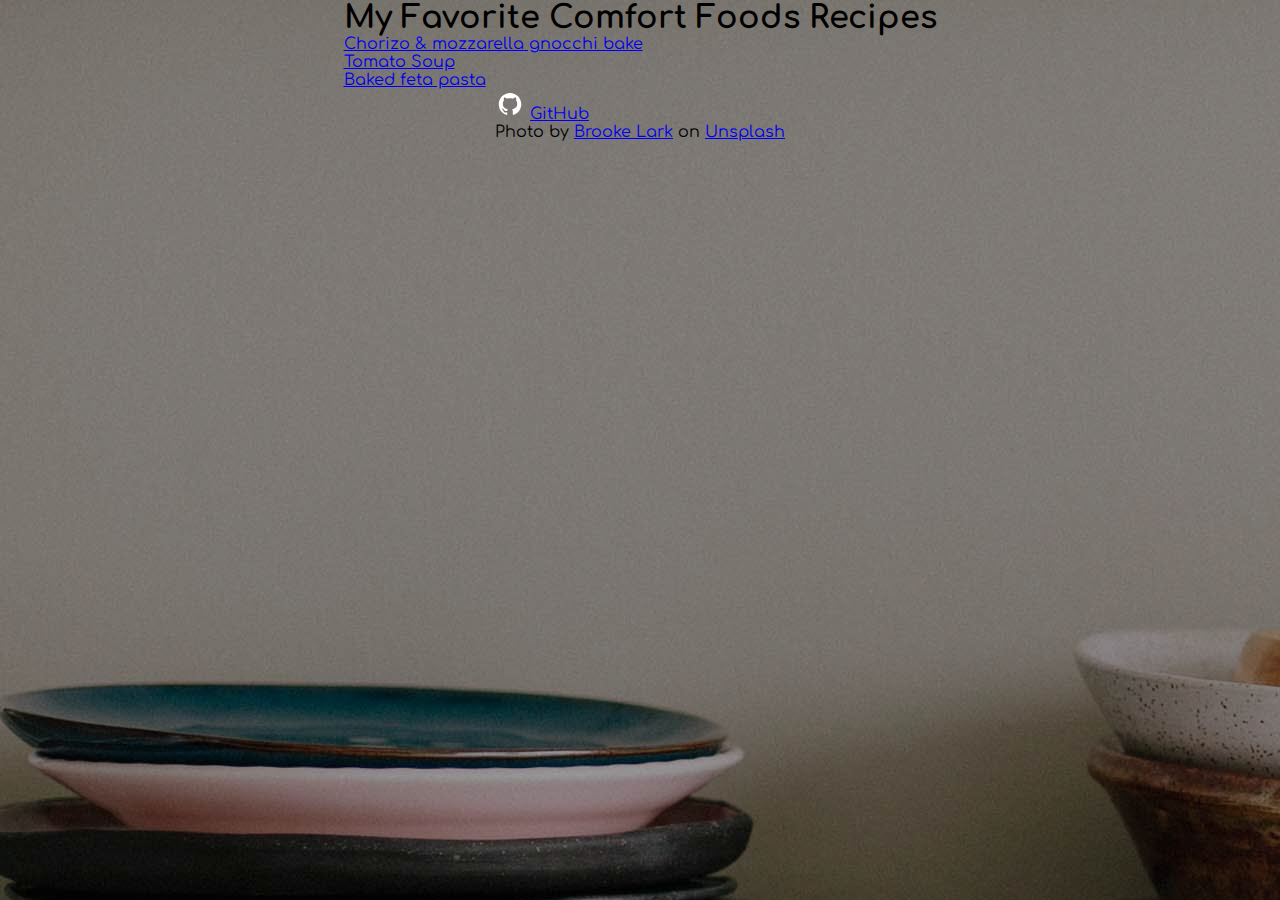
==== index.html @ 3c30fdce "First commit" ====
<!DOCTYPE html>
<html lang="en">

<head>
    <meta charset="UTF-8">
    <meta http-equiv="X-UA-Compatible" content="IE=edge">
    <meta name="viewport" content="width=device-width, initial-scale=1.0">
    <title>Comfort Foods</title>
    <link rel="stylesheet" href="style.css">
    <link rel="preconnect" href="https://fonts.googleapis.com">
    <link rel="preconnect" href="https://fonts.gstatic.com" crossorigin>
    <link href="https://fonts.googleapis.com/css2?family=Comfortaa:wght@300;400;700&display=swap" rel="stylesheet">
</head>

<body>
    <main>
        <div class="container">
            <div class="h1-wrapper">
                <h1>My Favorite Comfort Foods Recipes</h1>
            </div>
            <div class="links-wrapper">
                <div class="link">
                    <a href="recipes/chorizo.html">Chorizo & mozzarella gnocchi bake</a>
                </div>
                <div class="link">
                    <a href="recipes/tomato-soup.html">Tomato Soup</a>
                </div>
                <div class="link">
                    <a href="recipes/feta-pasta.html">Baked feta pasta</a>
                </div>
            </div>
        </div>
    </main>
    <footer>
        <svg height="30px" viewBox="0 0 64 64" version="1.1" xmlns="http://www.w3.org/2000/svg"
            xmlns:xlink="http://www.w3.org/1999/xlink" xml:space="preserve" xmlns:serif="http://www.serif.com/"
            style="fill-rule:evenodd;clip-rule:evenodd;stroke-linejoin:round;stroke-miterlimit:2;"
            fill="#ffffff">
            <g id="SVGRepo_bgCarrier" stroke-width="0"></g>
            <g id="SVGRepo_tracerCarrier" stroke-linecap="round" stroke-linejoin="round"></g>
            <g id="SVGRepo_iconCarrier">
                <rect id="Icons" x="0" y="-192" width="1280" height="800" style="fill:none;"></rect>
                <g id="Icons1" serif:id="Icons">
                    <g id="Strike"> </g>
                    <g id="H1"> </g>
                    <g id="H2"> </g>
                    <g id="H3"> </g>
                    <g id="list-ul"> </g>
                    <g id="hamburger-1"> </g>
                    <g id="hamburger-2"> </g>
                    <g id="list-ol"> </g>
                    <g id="list-task"> </g>
                    <g id="trash"> </g>
                    <g id="vertical-menu"> </g>
                    <g id="horizontal-menu"> </g>
                    <g id="sidebar-2"> </g>
                    <g id="Pen"> </g>
                    <g id="Pen1" serif:id="Pen"> </g>
                    <g id="clock"> </g>
                    <g id="external-link"> </g>
                    <g id="hr"> </g>
                    <g id="info"> </g>
                    <g id="warning"> </g>
                    <g id="plus-circle"> </g>
                    <g id="minus-circle"> </g>
                    <g id="vue"> </g>
                    <g id="cog"> </g>
                    <path id="github"
                        d="M32.029,8.345c-13.27,0 -24.029,10.759 -24.029,24.033c0,10.617 6.885,19.624 16.435,22.803c1.202,0.22 1.64,-0.522 1.64,-1.16c0,-0.569 -0.02,-2.081 -0.032,-4.086c-6.685,1.452 -8.095,-3.222 -8.095,-3.222c-1.093,-2.775 -2.669,-3.514 -2.669,-3.514c-2.182,-1.492 0.165,-1.462 0.165,-1.462c2.412,0.171 3.681,2.477 3.681,2.477c2.144,3.672 5.625,2.611 6.994,1.997c0.219,-1.553 0.838,-2.612 1.526,-3.213c-5.336,-0.606 -10.947,-2.669 -10.947,-11.877c0,-2.623 0.937,-4.769 2.474,-6.449c-0.247,-0.608 -1.072,-3.051 0.235,-6.36c0,0 2.018,-0.646 6.609,2.464c1.917,-0.533 3.973,-0.8 6.016,-0.809c2.041,0.009 4.097,0.276 6.017,0.809c4.588,-3.11 6.602,-2.464 6.602,-2.464c1.311,3.309 0.486,5.752 0.239,6.36c1.54,1.68 2.471,3.826 2.471,6.449c0,9.232 -5.62,11.263 -10.974,11.858c0.864,0.742 1.632,2.208 1.632,4.451c0,3.212 -0.029,5.804 -0.029,6.591c0,0.644 0.432,1.392 1.652,1.157c9.542,-3.185 16.421,-12.186 16.421,-22.8c0,-13.274 -10.76,-24.033 -24.034,-24.033"
                        style="fill:#ffffff;"></path>
                    <g id="logo"> </g>
                    <g id="radio-check"> </g>
                    <g id="eye-slash"> </g>
                    <g id="eye"> </g>
                    <g id="toggle-off"> </g>
                    <g id="shredder"> </g>
                    <g id="spinner--loading--dots-" serif:id="spinner [loading, dots]"> </g>
                    <g id="react"> </g>
                    <g id="check-selected"> </g>
                    <g id="turn-off"> </g>
                    <g id="code-block"> </g>
                    <g id="user"> </g>
                    <g id="coffee-bean"> </g>
                    <g id="coffee-beans">
                        <g id="coffee-bean1" serif:id="coffee-bean"> </g>
                    </g>
                    <g id="coffee-bean-filled"> </g>
                    <g id="coffee-beans-filled">
                        <g id="coffee-bean2" serif:id="coffee-bean"> </g>
                    </g>
                    <g id="clipboard"> </g>
                    <g id="clipboard-paste"> </g>
                    <g id="clipboard-copy"> </g>
                    <g id="Layer1"> </g>
                </g>
            </g>
        </svg>
        <a href="https://github.com/morveine">GitHub</a>
        <p>Photo by <a href="https://unsplash.com/@brookelark?utm_source=unsplash&utm_medium=referral&utm_content=creditCopyText">Brooke Lark</a> on 
                <a href="https://unsplash.com/photos/KyUmKlXrhAM?utm_source=unsplash&utm_medium=referral&utm_content=creditCopyText">Unsplash</a>
        </p>
    </footer>
</body>

</html>
---- style.css ----
/* reset */

* {
    box-sizing: border-box;
    margin: 0;
    padding: 0;
}

/* styling */

body {
    width: 100vw;
    height: 100vh;
    background: linear-gradient(0deg,rgba(0, 0, 0, 0.383), rgba(0, 0, 0, 0.383)), url(img/brooke-lark-KyUmKlXrhAM-unsplash.jpg);
    background-color: rgba(0, 0, 0, 0.383);
    font-family: "Comfortaa", sans-serif;
    display: flex;
    flex-direction: column;
    align-items: center;
}
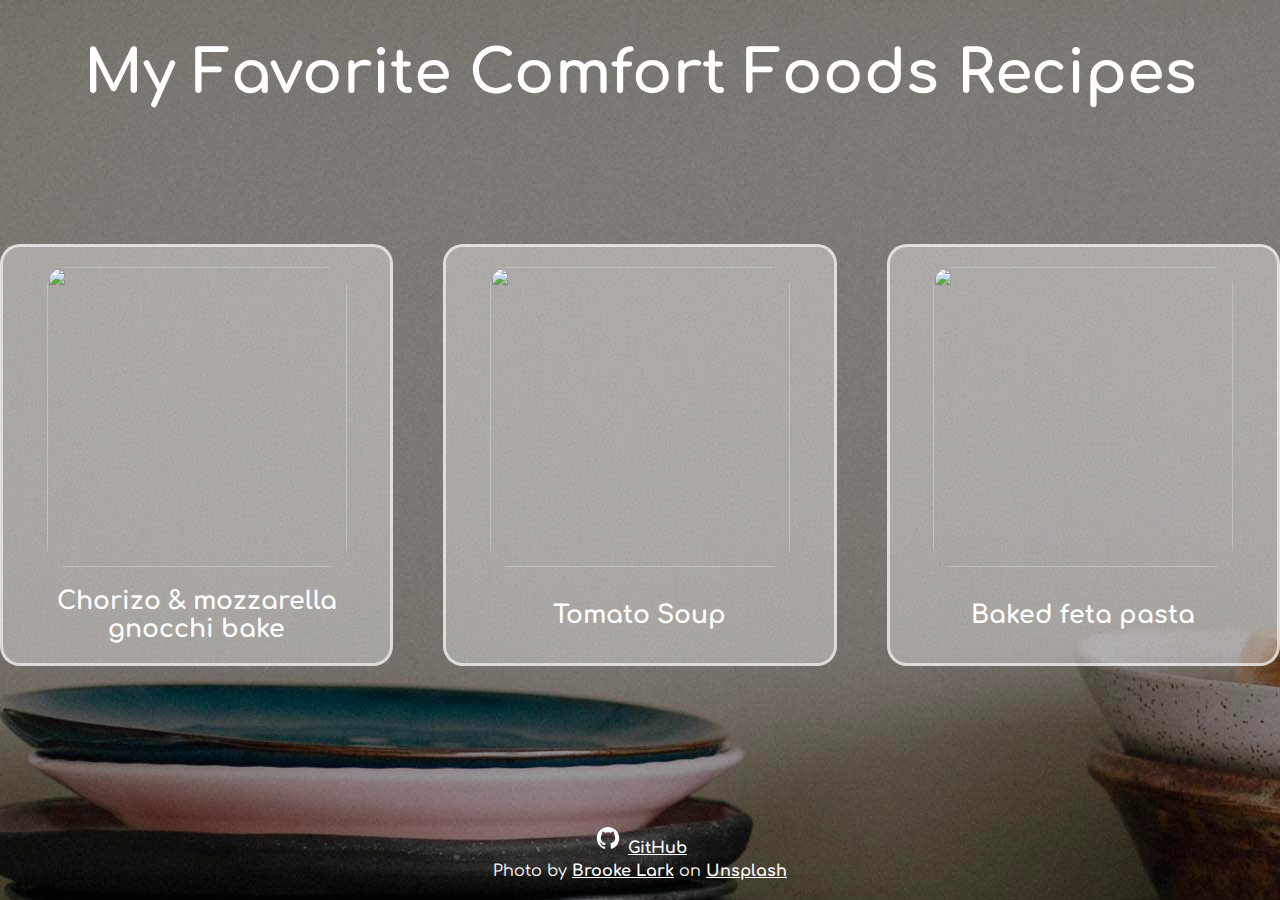
==== commit f642d724: "Finish main page" ====
--- a/index.html
+++ b/index.html
@@ -13,92 +13,107 @@
 </head>
 
 <body>
+
+    <header>
+        <h1>My Favorite Comfort Foods Recipes</h1>
+    </header>
+
     <main>
-        <div class="container">
-            <div class="h1-wrapper">
-                <h1>My Favorite Comfort Foods Recipes</h1>
-            </div>
-            <div class="links-wrapper">
-                <div class="link">
-                    <a href="recipes/chorizo.html">Chorizo & mozzarella gnocchi bake</a>
+        <div class="recipes-wrapper">
+            <a href="recipes/chorizo.html" class="recipe">
+                <img src="img/gnocchi-bake.jpg" alt="">
+                <div class="recipe-link">
+                    <div>Chorizo & mozzarella gnocchi bake</div>
                 </div>
-                <div class="link">
-                    <a href="recipes/tomato-soup.html">Tomato Soup</a>
+            </a>
+            <a href="recipes/tomato-soup.html" class="recipe">
+                <img src="img/tomato-soup.jpg" alt="">
+                <div class="recipe-link">
+                    <div>Tomato Soup</div>
                 </div>
-                <div class="link">
-                    <a href="recipes/feta-pasta.html">Baked feta pasta</a>
+            </a>
+            <a href="recipes/feta-pasta.html" class="recipe">
+                <img src="img/baked-feta-pasta.jpg" alt="">
+                <div class="recipe-link">
+                    <div>Baked feta pasta</div>
                 </div>
-            </div>
+            </a>
         </div>
     </main>
     <footer>
-        <svg height="30px" viewBox="0 0 64 64" version="1.1" xmlns="http://www.w3.org/2000/svg"
-            xmlns:xlink="http://www.w3.org/1999/xlink" xml:space="preserve" xmlns:serif="http://www.serif.com/"
-            style="fill-rule:evenodd;clip-rule:evenodd;stroke-linejoin:round;stroke-miterlimit:2;"
-            fill="#ffffff">
-            <g id="SVGRepo_bgCarrier" stroke-width="0"></g>
-            <g id="SVGRepo_tracerCarrier" stroke-linecap="round" stroke-linejoin="round"></g>
-            <g id="SVGRepo_iconCarrier">
-                <rect id="Icons" x="0" y="-192" width="1280" height="800" style="fill:none;"></rect>
-                <g id="Icons1" serif:id="Icons">
-                    <g id="Strike"> </g>
-                    <g id="H1"> </g>
-                    <g id="H2"> </g>
-                    <g id="H3"> </g>
-                    <g id="list-ul"> </g>
-                    <g id="hamburger-1"> </g>
-                    <g id="hamburger-2"> </g>
-                    <g id="list-ol"> </g>
-                    <g id="list-task"> </g>
-                    <g id="trash"> </g>
-                    <g id="vertical-menu"> </g>
-                    <g id="horizontal-menu"> </g>
-                    <g id="sidebar-2"> </g>
-                    <g id="Pen"> </g>
-                    <g id="Pen1" serif:id="Pen"> </g>
-                    <g id="clock"> </g>
-                    <g id="external-link"> </g>
-                    <g id="hr"> </g>
-                    <g id="info"> </g>
-                    <g id="warning"> </g>
-                    <g id="plus-circle"> </g>
-                    <g id="minus-circle"> </g>
-                    <g id="vue"> </g>
-                    <g id="cog"> </g>
-                    <path id="github"
-                        d="M32.029,8.345c-13.27,0 -24.029,10.759 -24.029,24.033c0,10.617 6.885,19.624 16.435,22.803c1.202,0.22 1.64,-0.522 1.64,-1.16c0,-0.569 -0.02,-2.081 -0.032,-4.086c-6.685,1.452 -8.095,-3.222 -8.095,-3.222c-1.093,-2.775 -2.669,-3.514 -2.669,-3.514c-2.182,-1.492 0.165,-1.462 0.165,-1.462c2.412,0.171 3.681,2.477 3.681,2.477c2.144,3.672 5.625,2.611 6.994,1.997c0.219,-1.553 0.838,-2.612 1.526,-3.213c-5.336,-0.606 -10.947,-2.669 -10.947,-11.877c0,-2.623 0.937,-4.769 2.474,-6.449c-0.247,-0.608 -1.072,-3.051 0.235,-6.36c0,0 2.018,-0.646 6.609,2.464c1.917,-0.533 3.973,-0.8 6.016,-0.809c2.041,0.009 4.097,0.276 6.017,0.809c4.588,-3.11 6.602,-2.464 6.602,-2.464c1.311,3.309 0.486,5.752 0.239,6.36c1.54,1.68 2.471,3.826 2.471,6.449c0,9.232 -5.62,11.263 -10.974,11.858c0.864,0.742 1.632,2.208 1.632,4.451c0,3.212 -0.029,5.804 -0.029,6.591c0,0.644 0.432,1.392 1.652,1.157c9.542,-3.185 16.421,-12.186 16.421,-22.8c0,-13.274 -10.76,-24.033 -24.034,-24.033"
-                        style="fill:#ffffff;"></path>
-                    <g id="logo"> </g>
-                    <g id="radio-check"> </g>
-                    <g id="eye-slash"> </g>
-                    <g id="eye"> </g>
-                    <g id="toggle-off"> </g>
-                    <g id="shredder"> </g>
-                    <g id="spinner--loading--dots-" serif:id="spinner [loading, dots]"> </g>
-                    <g id="react"> </g>
-                    <g id="check-selected"> </g>
-                    <g id="turn-off"> </g>
-                    <g id="code-block"> </g>
-                    <g id="user"> </g>
-                    <g id="coffee-bean"> </g>
-                    <g id="coffee-beans">
-                        <g id="coffee-bean1" serif:id="coffee-bean"> </g>
+        <div class="git-link">
+            <svg height="30px" viewBox="0 0 64 64" version="1.1" xmlns="http://www.w3.org/2000/svg"
+                xmlns:xlink="http://www.w3.org/1999/xlink" xml:space="preserve" xmlns:serif="http://www.serif.com/"
+                style="fill-rule:evenodd;clip-rule:evenodd;stroke-linejoin:round;stroke-miterlimit:2;" fill="#ffffff">
+                <g id="SVGRepo_bgCarrier" stroke-width="0"></g>
+                <g id="SVGRepo_tracerCarrier" stroke-linecap="round" stroke-linejoin="round"></g>
+                <g id="SVGRepo_iconCarrier">
+                    <rect id="Icons" x="0" y="-192" width="1280" height="800" style="fill:none;"></rect>
+                    <g id="Icons1" serif:id="Icons">
+                        <g id="Strike"> </g>
+                        <g id="H1"> </g>
+                        <g id="H2"> </g>
+                        <g id="H3"> </g>
+                        <g id="list-ul"> </g>
+                        <g id="hamburger-1"> </g>
+                        <g id="hamburger-2"> </g>
+                        <g id="list-ol"> </g>
+                        <g id="list-task"> </g>
+                        <g id="trash"> </g>
+                        <g id="vertical-menu"> </g>
+                        <g id="horizontal-menu"> </g>
+                        <g id="sidebar-2"> </g>
+                        <g id="Pen"> </g>
+                        <g id="Pen1" serif:id="Pen"> </g>
+                        <g id="clock"> </g>
+                        <g id="external-link"> </g>
+                        <g id="hr"> </g>
+                        <g id="info"> </g>
+                        <g id="warning"> </g>
+                        <g id="plus-circle"> </g>
+                        <g id="minus-circle"> </g>
+                        <g id="vue"> </g>
+                        <g id="cog"> </g>
+                        <path id="github"
+                            d="M32.029,8.345c-13.27,0 -24.029,10.759 -24.029,24.033c0,10.617 6.885,19.624 16.435,22.803c1.202,0.22 1.64,-0.522 1.64,-1.16c0,-0.569 -0.02,-2.081 -0.032,-4.086c-6.685,1.452 -8.095,-3.222 -8.095,-3.222c-1.093,-2.775 -2.669,-3.514 -2.669,-3.514c-2.182,-1.492 0.165,-1.462 0.165,-1.462c2.412,0.171 3.681,2.477 3.681,2.477c2.144,3.672 5.625,2.611 6.994,1.997c0.219,-1.553 0.838,-2.612 1.526,-3.213c-5.336,-0.606 -10.947,-2.669 -10.947,-11.877c0,-2.623 0.937,-4.769 2.474,-6.449c-0.247,-0.608 -1.072,-3.051 0.235,-6.36c0,0 2.018,-0.646 6.609,2.464c1.917,-0.533 3.973,-0.8 6.016,-0.809c2.041,0.009 4.097,0.276 6.017,0.809c4.588,-3.11 6.602,-2.464 6.602,-2.464c1.311,3.309 0.486,5.752 0.239,6.36c1.54,1.68 2.471,3.826 2.471,6.449c0,9.232 -5.62,11.263 -10.974,11.858c0.864,0.742 1.632,2.208 1.632,4.451c0,3.212 -0.029,5.804 -0.029,6.591c0,0.644 0.432,1.392 1.652,1.157c9.542,-3.185 16.421,-12.186 16.421,-22.8c0,-13.274 -10.76,-24.033 -24.034,-24.033"
+                            style="fill:#ffffff;"></path>
+                        <g id="logo"> </g>
+                        <g id="radio-check"> </g>
+                        <g id="eye-slash"> </g>
+                        <g id="eye"> </g>
+                        <g id="toggle-off"> </g>
+                        <g id="shredder"> </g>
+                        <g id="spinner--loading--dots-" serif:id="spinner [loading, dots]"> </g>
+                        <g id="react"> </g>
+                        <g id="check-selected"> </g>
+                        <g id="turn-off"> </g>
+                        <g id="code-block"> </g>
+                        <g id="user"> </g>
+                        <g id="coffee-bean"> </g>
+                        <g id="coffee-beans">
+                            <g id="coffee-bean1" serif:id="coffee-bean"> </g>
+                        </g>
+                        <g id="coffee-bean-filled"> </g>
+                        <g id="coffee-beans-filled">
+                            <g id="coffee-bean2" serif:id="coffee-bean"> </g>
+                        </g>
+                        <g id="clipboard"> </g>
+                        <g id="clipboard-paste"> </g>
+                        <g id="clipboard-copy"> </g>
+                        <g id="Layer1"> </g>
                     </g>
-                    <g id="coffee-bean-filled"> </g>
-                    <g id="coffee-beans-filled">
-                        <g id="coffee-bean2" serif:id="coffee-bean"> </g>
-                    </g>
-                    <g id="clipboard"> </g>
-                    <g id="clipboard-paste"> </g>
-                    <g id="clipboard-copy"> </g>
-                    <g id="Layer1"> </g>
                 </g>
-            </g>
-        </svg>
-        <a href="https://github.com/morveine">GitHub</a>
-        <p>Photo by <a href="https://unsplash.com/@brookelark?utm_source=unsplash&utm_medium=referral&utm_content=creditCopyText">Brooke Lark</a> on 
-                <a href="https://unsplash.com/photos/KyUmKlXrhAM?utm_source=unsplash&utm_medium=referral&utm_content=creditCopyText">Unsplash</a>
-        </p>
+            </svg>
+            <a href="https://github.com/morveine">GitHub</a>
+        </div>
+        <div class="photo-credit">
+            <p>Photo by <a
+                    href="https://unsplash.com/@brookelark?utm_source=unsplash&utm_medium=referral&utm_content=creditCopyText">Brooke
+                    Lark</a> on
+                <a
+                    href="https://unsplash.com/photos/KyUmKlXrhAM?utm_source=unsplash&utm_medium=referral&utm_content=creditCopyText">Unsplash</a>
+            </p>
+        </div>
     </footer>
 </body>
 
--- a/style.css
+++ b/style.css
@@ -11,10 +11,92 @@
 body {
     width: 100vw;
     height: 100vh;
-    background: linear-gradient(0deg,rgba(0, 0, 0, 0.383), rgba(0, 0, 0, 0.383)), url(img/brooke-lark-KyUmKlXrhAM-unsplash.jpg);
+    background: linear-gradient(0deg, rgba(0, 0, 0, 0.383), rgba(0, 0, 0, 0.383)), url(img/brooke-lark-KyUmKlXrhAM-unsplash.jpg);
     background-color: rgba(0, 0, 0, 0.383);
     font-family: "Comfortaa", sans-serif;
     display: flex;
     flex-direction: column;
+    color: white;
+}
+
+header {
+    display: flex;
+    justify-content: center;
+    margin-top: 40px;
+}
+
+h1 {
+    font-size: 60px;
+    font-weight: 700;
+}
+
+main {
+    height: 95vh;
+    display: flex;
+    justify-content: center;
     align-items: center;
 }
+
+.recipes-wrapper {
+    display: flex;
+    gap: 50px;
+}
+
+.recipe {
+    display: flex;
+    flex-direction: column;
+    gap: 20px;
+    padding: 20px;
+    border: 3px #ffffff9e solid;
+    border-radius: 20px;
+    background-color: #ffffff5c;
+    align-items: center;
+    flex: 1;
+    text-decoration: none;
+    transition: 0.2s ease-in-out;
+}
+
+.recipe:hover {
+    background-color: #5c5c5cc2;
+}
+
+.recipe:active {
+    transform: scale(0.95);
+}
+
+img {
+    height: 300px;
+    width: 300px;
+    object-fit: cover;
+    border-radius: 20px;
+}
+
+.recipe-link {
+    align-self: stretch;
+    flex-grow: 1;
+    display: flex;
+    align-items: center;
+    justify-content: center;
+}
+
+a, 
+a:visited {
+    font-weight: 700;
+    color: rgb(255, 255, 255);
+}
+
+
+.recipe-link{
+    font-size: 25px;
+    word-wrap: normal;
+    text-align: center;
+}
+
+footer {
+    display: flex;
+    flex-direction: column;
+    align-items: center;
+    padding: 20px;
+    gap: 5px;
+    color: white;
+}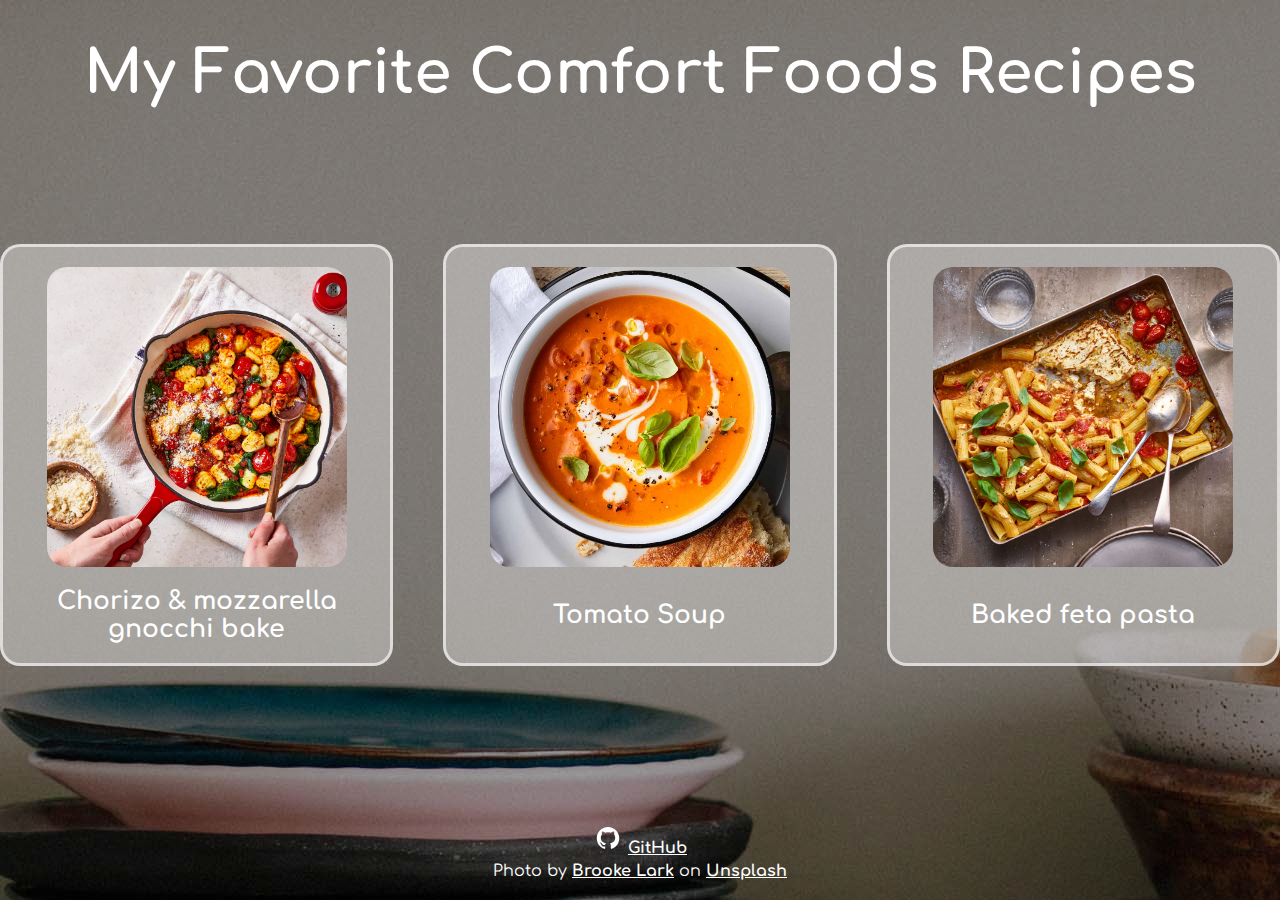
==== commit 0b2ccf8c: "Fix background-color" ====
--- a/index.html
+++ b/index.html
@@ -13,11 +13,9 @@
 </head>
 
 <body>
-
     <header>
         <h1>My Favorite Comfort Foods Recipes</h1>
     </header>
-
     <main>
         <div class="recipes-wrapper">
             <a href="recipes/chorizo.html" class="recipe">
--- a/style.css
+++ b/style.css
@@ -12,7 +12,6 @@
     width: 100vw;
     height: 100vh;
     background: linear-gradient(0deg, rgba(0, 0, 0, 0.383), rgba(0, 0, 0, 0.383)), url(img/brooke-lark-KyUmKlXrhAM-unsplash.jpg);
-    background-color: rgba(0, 0, 0, 0.383);
     font-family: "Comfortaa", sans-serif;
     display: flex;
     flex-direction: column;
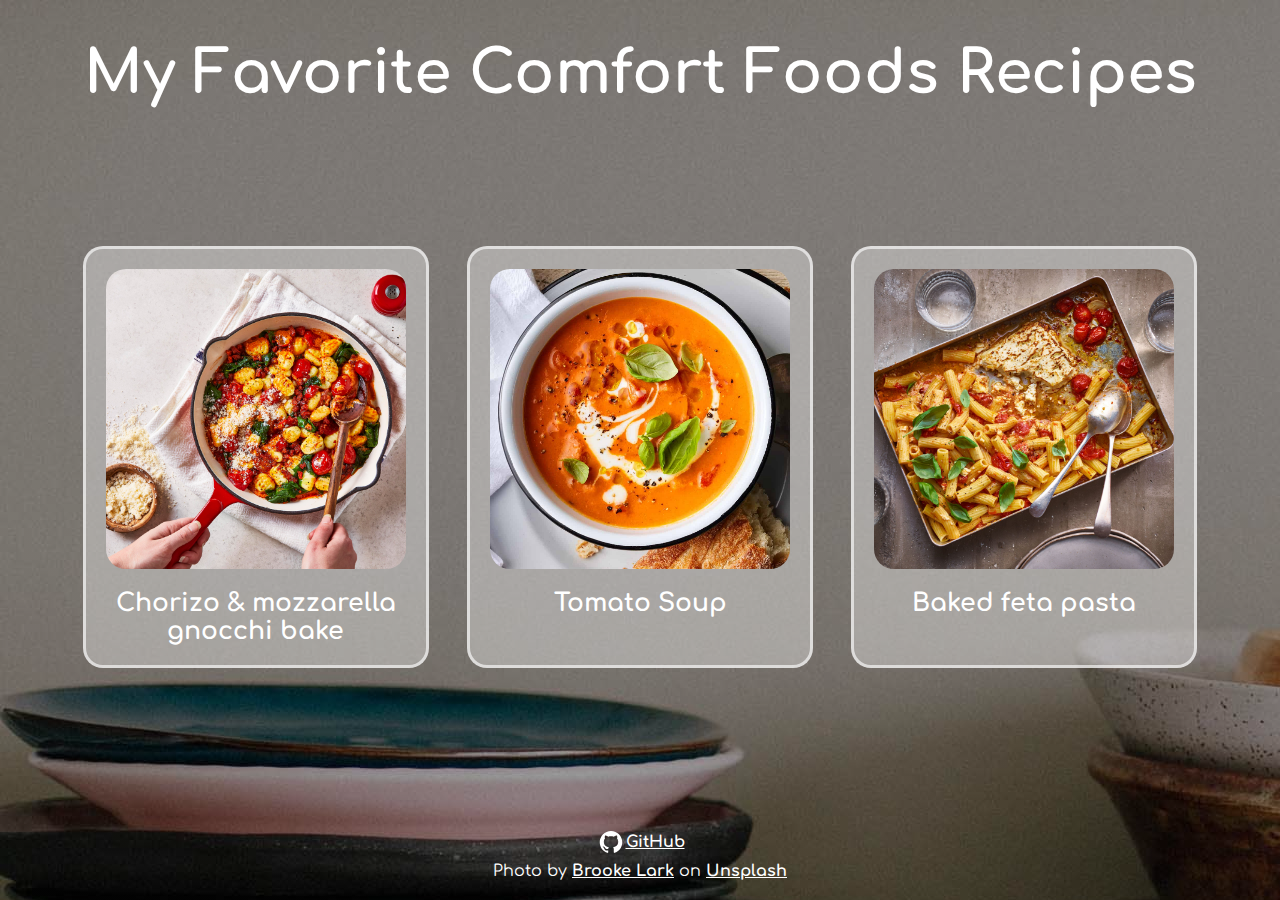
==== commit 3d95a162: "Optimise mobile view" ====
--- a/index.html
+++ b/index.html
@@ -21,19 +21,19 @@
             <a href="recipes/chorizo.html" class="recipe">
                 <img src="img/gnocchi-bake.jpg" alt="">
                 <div class="recipe-link">
-                    <div>Chorizo & mozzarella gnocchi bake</div>
+                    <p>Chorizo & mozzarella <br> gnocchi bake</p>
                 </div>
             </a>
             <a href="recipes/tomato-soup.html" class="recipe">
                 <img src="img/tomato-soup.jpg" alt="">
                 <div class="recipe-link">
-                    <div>Tomato Soup</div>
+                    <p>Tomato Soup</p>
                 </div>
             </a>
             <a href="recipes/feta-pasta.html" class="recipe">
                 <img src="img/baked-feta-pasta.jpg" alt="">
                 <div class="recipe-link">
-                    <div>Baked feta pasta</div>
+                    <p>Baked feta pasta</p>
                 </div>
             </a>
         </div>
--- a/style.css
+++ b/style.css
@@ -16,6 +16,7 @@
     display: flex;
     flex-direction: column;
     color: white;
+    gap: 20px;
 }
 
 header {
@@ -27,32 +28,35 @@
 h1 {
     font-size: 60px;
     font-weight: 700;
+    margin: 0 20px;
+    text-align: center;
 }
 
 main {
-    height: 95vh;
     display: flex;
     justify-content: center;
     align-items: center;
+    flex-grow: 1;
 }
 
 .recipes-wrapper {
     display: flex;
-    gap: 50px;
+    flex-wrap: wrap;
+    gap: 3vw;
+    justify-content: center;
 }
 
 .recipe {
     display: flex;
     flex-direction: column;
-    gap: 20px;
-    padding: 20px;
     border: 3px #ffffff9e solid;
     border-radius: 20px;
     background-color: #ffffff5c;
     align-items: center;
-    flex: 1;
+    flex: 0 1 0;
     text-decoration: none;
     transition: 0.2s ease-in-out;
+    padding: 20px;
 }
 
 .recipe:hover {
@@ -68,14 +72,17 @@
     width: 300px;
     object-fit: cover;
     border-radius: 20px;
+    flex-shrink: 1;
 }
 
 .recipe-link {
     align-self: stretch;
     flex-grow: 1;
-    display: flex;
-    align-items: center;
-    justify-content: center;
+    flex-shrink: 1;
+    display: inline-block;
+    margin-top: 20px;
+    font-size: 25px;
+    text-align: center;
 }
 
 a, 
@@ -85,12 +92,6 @@
 }
 
 
-.recipe-link{
-    font-size: 25px;
-    word-wrap: normal;
-    text-align: center;
-}
-
 footer {
     display: flex;
     flex-direction: column;
@@ -98,4 +99,11 @@
     padding: 20px;
     gap: 5px;
     color: white;
-}+    text-align: center;
+}
+
+.git-link {
+    display: flex;
+    align-items: center;
+}
+
